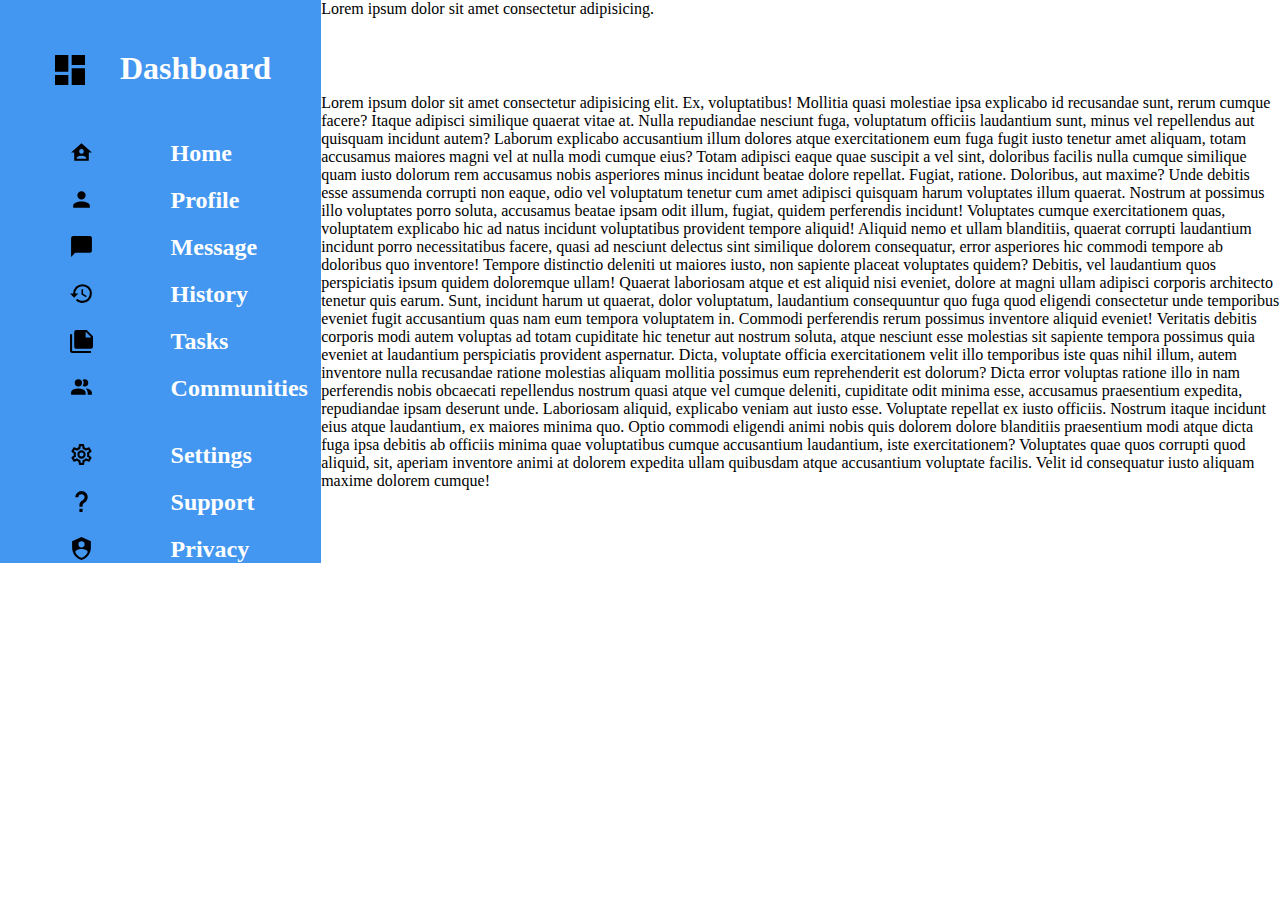
==== index.html @ 2e336c2b "Sidebar completed" ====
<!DOCTYPE html>
<html lang="en">
<head>
    <meta charset="UTF-8">
    <link rel="stylesheet" href="style.css">
    <meta name="viewport" content="width=device-width, initial-scale=1.0">
    <title>Dashboard</title>
</head>
<body>
    <div class="container">
        <div class="sidebar">
            <div class="first">
                <img src="svg/view-dashboard.svg" alt="Dashboard">
                <h1>Dashboard</h1>
            </div>
            <div class="second">
                <div class="top">
                    <img src="svg/home-account.svg" alt="home-logo">
                    <h2>Home</h2>
                    <img src="svg/account.svg" alt="account-pic">
                    <h2>Profile</h2>
                    <img src="svg/message.svg" alt="message-icon">
                    <h2>Message</h2>
                    <img src="svg/history.svg" alt="history-logo">
                    <h2>History</h2>
                    <img src="svg/note-multiple.svg" alt="task-logo">
                    <h2>Tasks</h2>
                    <img src="svg/account-multiple.svg" alt="multiple-people-logo">
                    <h2>Communities</h2>
                </div>
                <div class="bottom">
                    <img src="svg/cog-outline.svg" alt="setting">
                    <h2>Settings</h2>
                    <img src="svg/help.svg" alt="support">
                    <h2>Support</h2>
                    <img src="svg/shield-account.svg" alt="privacy">
                    <h2>Privacy</h2>
                </div>
            </div>
        </div>
        <div class="header">Lorem ipsum dolor sit amet consectetur adipisicing.</div>
        <div class="page">Lorem ipsum dolor sit amet consectetur adipisicing elit. Ex, voluptatibus! Mollitia quasi molestiae ipsa explicabo id recusandae sunt, rerum cumque facere? Itaque adipisci similique quaerat vitae at. Nulla repudiandae nesciunt fuga, voluptatum officiis laudantium sunt, minus vel repellendus aut quisquam incidunt autem? Laborum explicabo accusantium illum dolores atque exercitationem eum fuga fugit iusto tenetur amet aliquam, totam accusamus maiores magni vel at nulla modi cumque eius? Totam adipisci eaque quae suscipit a vel sint, doloribus facilis nulla cumque similique quam iusto dolorum rem accusamus nobis asperiores minus incidunt beatae dolore repellat. Fugiat, ratione. Doloribus, aut maxime? Unde debitis esse assumenda corrupti non eaque, odio vel voluptatum tenetur cum amet adipisci quisquam harum voluptates illum quaerat. Nostrum at possimus illo voluptates porro soluta, accusamus beatae ipsam odit illum, fugiat, quidem perferendis incidunt! Voluptates cumque exercitationem quas, voluptatem explicabo hic ad natus incidunt voluptatibus provident tempore aliquid! Aliquid nemo et ullam blanditiis, quaerat corrupti laudantium incidunt porro necessitatibus facere, quasi ad nesciunt delectus sint similique dolorem consequatur, error asperiores hic commodi tempore ab doloribus quo inventore! Tempore distinctio deleniti ut maiores iusto, non sapiente placeat voluptates quidem? Debitis, vel laudantium quos perspiciatis ipsum quidem doloremque ullam! Quaerat laboriosam atque et est aliquid nisi eveniet, dolore at magni ullam adipisci corporis architecto tenetur quis earum. Sunt, incidunt harum ut quaerat, dolor voluptatum, laudantium consequuntur quo fuga quod eligendi consectetur unde temporibus eveniet fugit accusantium quas nam eum tempora voluptatem in. Commodi perferendis rerum possimus inventore aliquid eveniet! Veritatis debitis corporis modi autem voluptas ad totam cupiditate hic tenetur aut nostrum soluta, atque nesciunt esse molestias sit sapiente tempora possimus quia eveniet at laudantium perspiciatis provident aspernatur. Dicta, voluptate officia exercitationem velit illo temporibus iste quas nihil illum, autem inventore nulla recusandae ratione molestias aliquam mollitia possimus eum reprehenderit est dolorum? Dicta error voluptas ratione illo in nam perferendis nobis obcaecati repellendus nostrum quasi atque vel cumque deleniti, cupiditate odit minima esse, accusamus praesentium expedita, repudiandae ipsam deserunt unde. Laboriosam aliquid, explicabo veniam aut iusto esse. Voluptate repellat ex iusto officiis. Nostrum itaque incidunt eius atque laudantium, ex maiores minima quo. Optio commodi eligendi animi nobis quis dolorem dolore blanditiis praesentium modi atque dicta fuga ipsa debitis ab officiis minima quae voluptatibus cumque accusantium laudantium, iste exercitationem? Voluptates quae quos corrupti quod aliquid, sit, aperiam inventore animi at dolorem expedita ullam quibusdam atque accusantium voluptate facilis. Velit id consequatur iusto aliquam maxime dolorem cumque!</div>
    </div>
</body>
</html>
---- style.css ----
*{
    padding: 0;
    margin: 0;
}
.container{
    display: grid;
    /* grid-template: auto; */
    grid-template: 1fr 5fr/1fr 5fr;
    width: 100%;
    height: 100%;
}
.sidebar{
    grid-row: 1/3;
    background-color: rgb(67, 151, 240);
    color: white;
    display: flex;
    flex-direction: column;
    align-items: center;
}
.sidebar .first img{
    width: 40px;
}
.sidebar .first{
    display: flex;
    gap: 30px;
    padding: 50px;
}

.sidebar .second .top img{
    width: 25px;
}
.second .top{
    display: grid;
    grid-template-rows: repeat(6,1fr);
    grid-template-columns: repeat(2,1fr);
    justify-items: center;
    gap: 20px;
}
.second .top h2{
    justify-self: start;
}
.second .bottom{
    padding-top: 40px;
    display: grid;
    grid-template-rows: repeat(3,1fr);
    grid-template-columns: repeat(2,1fr);
    justify-items: center;
    gap: 20px;
}
.second .bottom h2{
    justify-self: start;
}
.sidebar .second .bottom img{
    width: 25px;
}

.header{
    grid-column: 2/3;
}
.page{
    grid-row: 2/3;
}
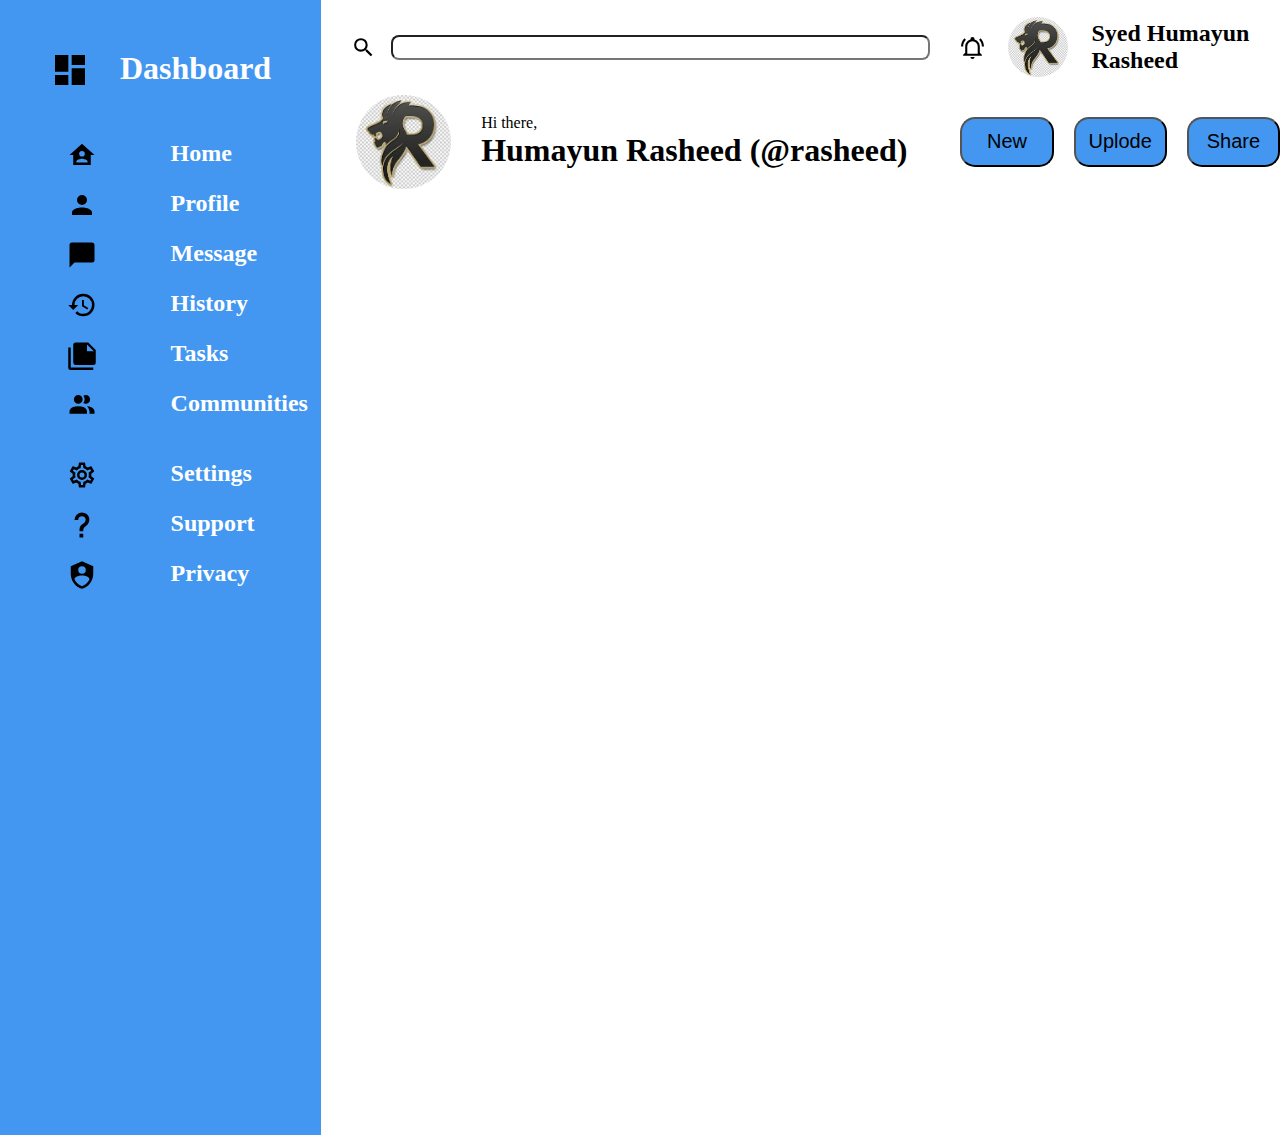
==== commit 63c1e4ed: "Header completed" ====
--- a/index.html
+++ b/index.html
@@ -38,8 +38,30 @@
                 </div>
             </div>
         </div>
-        <div class="header">Lorem ipsum dolor sit amet consectetur adipisicing.</div>
-        <div class="page">Lorem ipsum dolor sit amet consectetur adipisicing elit. Ex, voluptatibus! Mollitia quasi molestiae ipsa explicabo id recusandae sunt, rerum cumque facere? Itaque adipisci similique quaerat vitae at. Nulla repudiandae nesciunt fuga, voluptatum officiis laudantium sunt, minus vel repellendus aut quisquam incidunt autem? Laborum explicabo accusantium illum dolores atque exercitationem eum fuga fugit iusto tenetur amet aliquam, totam accusamus maiores magni vel at nulla modi cumque eius? Totam adipisci eaque quae suscipit a vel sint, doloribus facilis nulla cumque similique quam iusto dolorum rem accusamus nobis asperiores minus incidunt beatae dolore repellat. Fugiat, ratione. Doloribus, aut maxime? Unde debitis esse assumenda corrupti non eaque, odio vel voluptatum tenetur cum amet adipisci quisquam harum voluptates illum quaerat. Nostrum at possimus illo voluptates porro soluta, accusamus beatae ipsam odit illum, fugiat, quidem perferendis incidunt! Voluptates cumque exercitationem quas, voluptatem explicabo hic ad natus incidunt voluptatibus provident tempore aliquid! Aliquid nemo et ullam blanditiis, quaerat corrupti laudantium incidunt porro necessitatibus facere, quasi ad nesciunt delectus sint similique dolorem consequatur, error asperiores hic commodi tempore ab doloribus quo inventore! Tempore distinctio deleniti ut maiores iusto, non sapiente placeat voluptates quidem? Debitis, vel laudantium quos perspiciatis ipsum quidem doloremque ullam! Quaerat laboriosam atque et est aliquid nisi eveniet, dolore at magni ullam adipisci corporis architecto tenetur quis earum. Sunt, incidunt harum ut quaerat, dolor voluptatum, laudantium consequuntur quo fuga quod eligendi consectetur unde temporibus eveniet fugit accusantium quas nam eum tempora voluptatem in. Commodi perferendis rerum possimus inventore aliquid eveniet! Veritatis debitis corporis modi autem voluptas ad totam cupiditate hic tenetur aut nostrum soluta, atque nesciunt esse molestias sit sapiente tempora possimus quia eveniet at laudantium perspiciatis provident aspernatur. Dicta, voluptate officia exercitationem velit illo temporibus iste quas nihil illum, autem inventore nulla recusandae ratione molestias aliquam mollitia possimus eum reprehenderit est dolorum? Dicta error voluptas ratione illo in nam perferendis nobis obcaecati repellendus nostrum quasi atque vel cumque deleniti, cupiditate odit minima esse, accusamus praesentium expedita, repudiandae ipsam deserunt unde. Laboriosam aliquid, explicabo veniam aut iusto esse. Voluptate repellat ex iusto officiis. Nostrum itaque incidunt eius atque laudantium, ex maiores minima quo. Optio commodi eligendi animi nobis quis dolorem dolore blanditiis praesentium modi atque dicta fuga ipsa debitis ab officiis minima quae voluptatibus cumque accusantium laudantium, iste exercitationem? Voluptates quae quos corrupti quod aliquid, sit, aperiam inventore animi at dolorem expedita ullam quibusdam atque accusantium voluptate facilis. Velit id consequatur iusto aliquam maxime dolorem cumque!</div>
+        <div class="header">
+            <div class="top-left">
+                <img src="svg/magnify.svg" alt="search" class="svg">
+                <input type="text" class="search">
+            </div>
+            <div class="top-right">
+                <img src="svg/bell-ring-outline.svg" alt="bell" class="svg">
+                <img class="logo" src="logo/logo3.jpeg" alt="logo">
+                <h2>Syed Humayun Rasheed</h2>
+            </div>
+            <div class="bottom-left">
+                <img src="logo/logo3.jpeg" alt="logo" class="big-logo">
+                <div class="info">
+                    <p>Hi there,</p>
+                    <h1>Humayun Rasheed (@rasheed)</h1>
+                </div>
+            </div>
+            <div class="bottom-right">
+                <button>New</button>
+                <button>Uplode</button>
+                <button>Share</button>
+            </div>
+        </div>
+        <div class="page"></div>
     </div>
 </body>
 </html>--- a/style.css
+++ b/style.css
@@ -27,7 +27,7 @@
 }
 
 .sidebar .second .top img{
-    width: 25px;
+    width: 30px;
 }
 .second .top{
     display: grid;
@@ -51,11 +51,63 @@
     justify-self: start;
 }
 .sidebar .second .bottom img{
-    width: 25px;
+    width: 30px;
 }
 
 .header{
     grid-column: 2/3;
+    background-color: white;
+    display: grid;
+    grid-template: 1fr 1fr/2fr 1fr;
+    justify-content: center;
+    align-items: center;
+}
+.header .svg{
+    width: 25px;
+}
+.header .logo{
+    width: 60px;
+    border-radius: 50%;
+}
+.header .top-left{
+    display: flex;
+    padding: 30px;
+    gap: 15px;
+}
+.header .top-left .search{
+    flex: 1;
+    border-radius: 8px;
+}
+.header .top-right{
+    display: flex;
+    justify-content: center;
+    align-items: center;
+    gap: 23px;
+    flex: 1;
+}
+.header .bottom-left{
+   display: flex;
+   align-items: center;
+   justify-content:left;
+   padding-left: 35px;
+   gap: 30px;
+}
+.header .big-logo{
+    width: 95px;
+    border-radius: 50%;
+}
+.header .bottom-right{
+    display: flex;
+    justify-content: space-evenly;
+    gap: 20px;
+}
+.header .bottom-right button{
+    background-color: rgb(67, 151, 240);
+    border-radius: 15px;
+    size: 20px;
+    height: 50px;
+    flex: 1;
+    font-size: 20px;
 }
 .page{
     grid-row: 2/3;
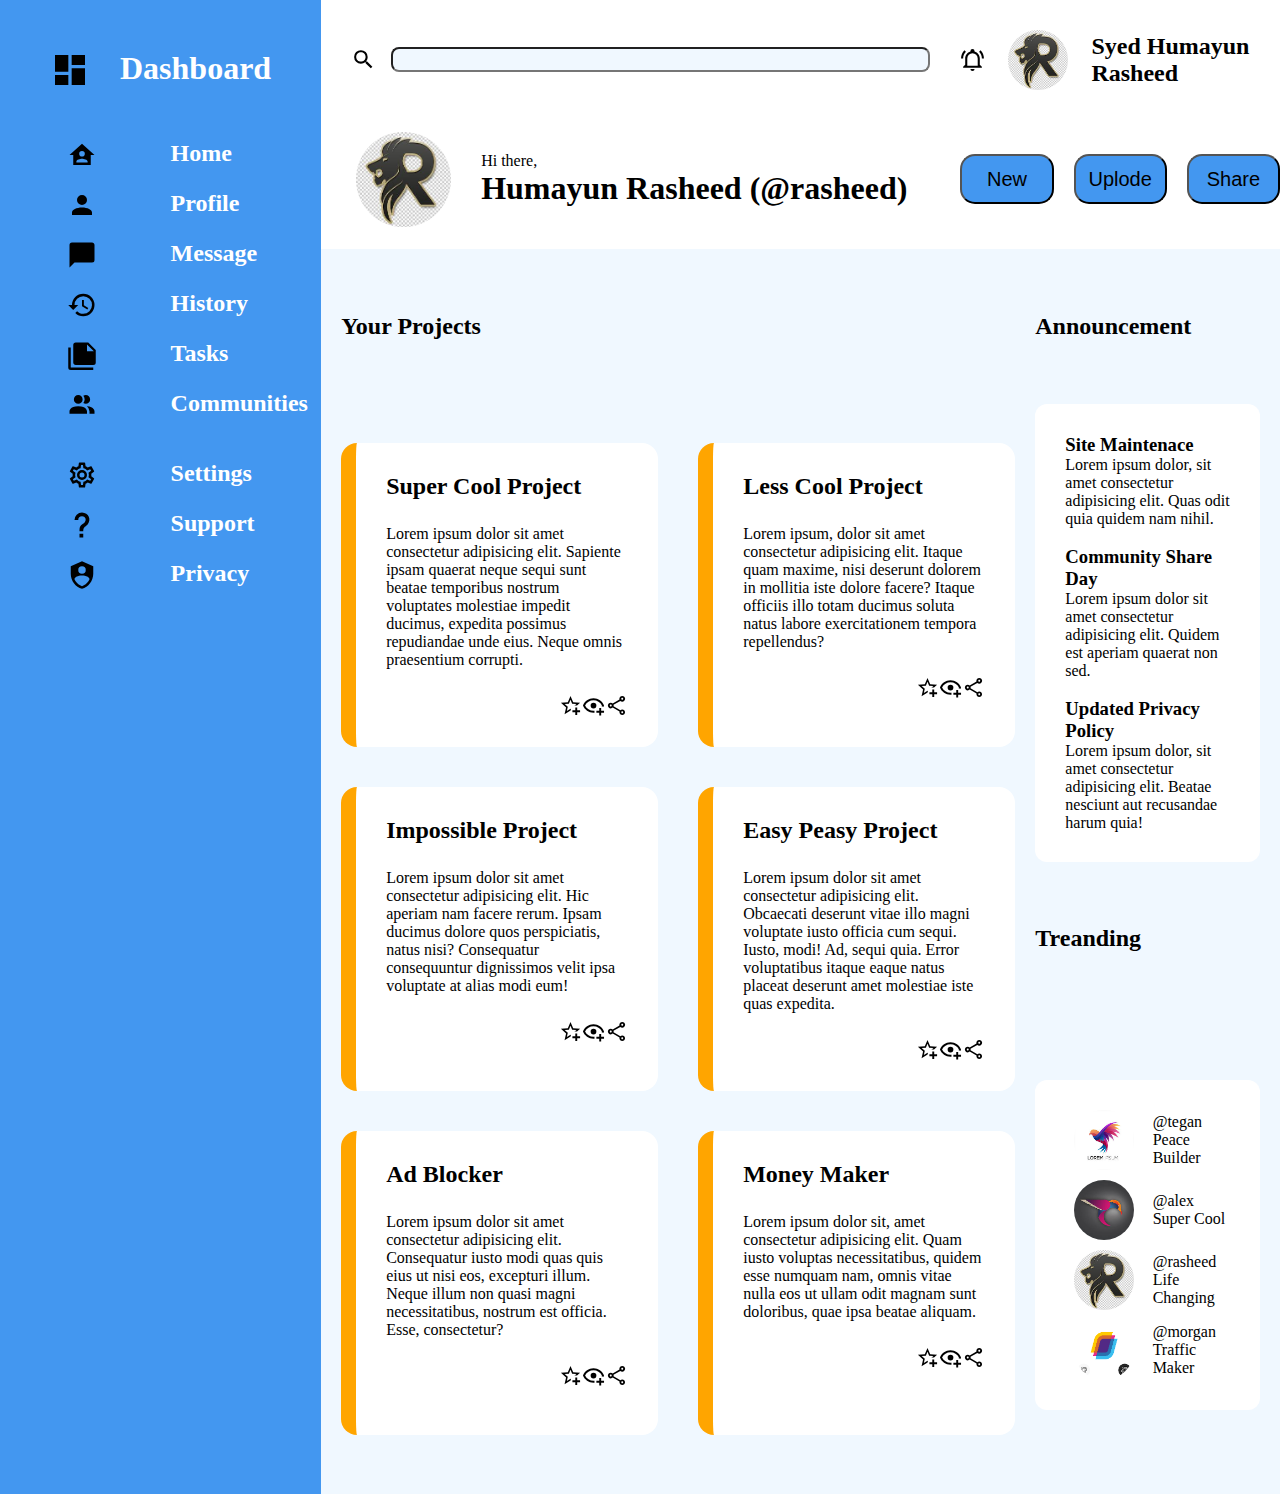
==== commit 3dd2609c: "Page Completed" ====
--- a/index.html
+++ b/index.html
@@ -61,7 +61,100 @@
                 <button>Share</button>
             </div>
         </div>
-        <div class="page"></div>
+        <div class="page">
+            <h2 class="headding">Your Projects</h2>
+            <h2 class="announcement">Announcement</h2>
+            <div class="cards">
+                <div class="card">
+                    <h2>Super Cool Project</h2>
+                    <p>Lorem ipsum dolor sit amet consectetur adipisicing elit. Sapiente ipsam quaerat neque sequi sunt beatae temporibus nostrum voluptates molestiae impedit ducimus, expedita possimus repudiandae unde eius. Neque omnis praesentium corrupti.</p>
+                    <div class="option">
+                        <img src="svg/star-plus-outline.svg" alt="like">
+                        <img src="svg/eye-plus-outline.svg" alt="view-code">
+                        <img src="svg/share-variant-outline.svg" alt="share">
+                    </div>
+                </div>
+                <div class="card">
+                    <h2>Less Cool Project</h2>
+                    <p>Lorem ipsum, dolor sit amet consectetur adipisicing elit. Itaque quam maxime, nisi deserunt dolorem in mollitia iste dolore facere? Itaque officiis illo totam ducimus soluta natus labore exercitationem tempora repellendus?</p>
+                    <div class="option">
+                        <img src="svg/star-plus-outline.svg" alt="like">
+                        <img src="svg/eye-plus-outline.svg" alt="view-code">
+                        <img src="svg/share-variant-outline.svg" alt="share">
+                    </div>
+                </div>
+                <div class="card">
+                    <h2>Impossible Project</h2>
+                    <p>Lorem ipsum dolor sit amet consectetur adipisicing elit. Hic aperiam nam facere rerum. Ipsam ducimus dolore quos perspiciatis, natus nisi? Consequatur consequuntur dignissimos velit ipsa voluptate at alias modi eum!</p>
+                    <div class="option">
+                        <img src="svg/star-plus-outline.svg" alt="like">
+                        <img src="svg/eye-plus-outline.svg" alt="view-code">
+                        <img src="svg/share-variant-outline.svg" alt="share">
+                    </div>
+                </div>
+                <div class="card">
+                    <h2>Easy Peasy Project</h2>
+                    <p>Lorem ipsum dolor sit amet consectetur adipisicing elit. Obcaecati deserunt vitae illo magni voluptate iusto officia cum sequi. Iusto, modi! Ad, sequi quia. Error voluptatibus itaque eaque natus placeat deserunt amet molestiae iste quas expedita.</p>
+                    <div class="option">
+                        <img src="svg/star-plus-outline.svg" alt="like">
+                        <img src="svg/eye-plus-outline.svg" alt="view-code">
+                        <img src="svg/share-variant-outline.svg" alt="share">
+                    </div>
+                </div>
+                <div class="card">
+                    <h2>Ad Blocker</h2>
+                    <p>Lorem ipsum dolor sit amet consectetur adipisicing elit. Consequatur iusto modi quas quis eius ut nisi eos, excepturi illum. Neque illum non quasi magni necessitatibus, nostrum est officia. Esse, consectetur?</p>
+                    <div class="option">
+                        <img src="svg/star-plus-outline.svg" alt="like">
+                        <img src="svg/eye-plus-outline.svg" alt="view-code">
+                        <img src="svg/share-variant-outline.svg" alt="share">
+                    </div>
+                </div>
+                <div class="card">
+                    <h2>Money Maker</h2>
+                    <p>Lorem ipsum dolor sit, amet consectetur adipisicing elit. Quam iusto voluptas necessitatibus, quidem esse numquam nam, omnis vitae nulla eos ut ullam odit magnam sunt doloribus, quae ipsa beatae aliquam.</p>
+                    <div class="option">
+                        <img src="svg/star-plus-outline.svg" alt="like">
+                        <img src="svg/eye-plus-outline.svg" alt="view-code">
+                        <img src="svg/share-variant-outline.svg" alt="share">
+                    </div>
+                </div>
+                
+            </div>
+            <div class="ancInfo">
+                <h3>Site Maintenace</h3>
+                <p>Lorem ipsum dolor, sit amet consectetur adipisicing elit. Quas odit quia quidem nam nihil.</p>
+                <br>
+                <h3>Community Share Day</h3>
+                <p>Lorem ipsum dolor sit amet consectetur adipisicing elit. Quidem est aperiam quaerat non sed.</p>
+                <br>
+                <h3>Updated Privacy Policy</h3>
+                <p>Lorem ipsum dolor, sit amet consectetur adipisicing elit. Beatae nesciunt aut recusandae harum quia!</p>
+            </div>
+            <h2 class="treanding">Treanding</h2>
+            <div class="playerInfo">
+                <img src="logo/logo1.jpeg" class="logo" alt="logo">
+                <div class="in">
+                    <p>@tegan</p>
+                    <p> Peace Builder</p>
+                </div>
+                <img src="logo/logo2.jpeg" class="logo" alt="logo">
+                <div class="in">
+                    <p>@alex</p>
+                    <p>Super Cool </p>
+                </div>
+                <img src="logo/logo3.jpeg" class="logo" alt="logo">
+                <div class="in">
+                    <p>@rasheed</p>
+                    <p>Life Changing </p>
+                </div>
+                <img src="logo/logo5.png" class="logo" alt="logo">
+                <div class="in">
+                    <p>@morgan</p>
+                    <p> Traffic Maker</p>
+                </div>
+            </div>
+        </div>
     </div>
 </body>
 </html>--- a/style.css
+++ b/style.css
@@ -4,7 +4,6 @@
 }
 .container{
     display: grid;
-    /* grid-template: auto; */
     grid-template: 1fr 5fr/1fr 5fr;
     width: 100%;
     height: 100%;
@@ -61,6 +60,7 @@
     grid-template: 1fr 1fr/2fr 1fr;
     justify-content: center;
     align-items: center;
+    padding-bottom: 10px;
 }
 .header .svg{
     width: 25px;
@@ -77,6 +77,7 @@
 .header .top-left .search{
     flex: 1;
     border-radius: 8px;
+    background-color: aliceblue;
 }
 .header .top-right{
     display: flex;
@@ -111,4 +112,58 @@
 }
 .page{
     grid-row: 2/3;
+    background-color: aliceblue;
+    display: grid;
+    grid-template: 1fr 4fr 1fr 4fr/3fr 1fr;
+    align-items: center;
+    gap: 20px;
+    padding: 20px;
 }
+.page .cards{
+    grid-row: 2/5;
+    display: grid;
+    grid-template-columns: repeat( 2, minmax(250px, 1fr));
+    grid-template-rows: repeat( 3, minmax(250px, 1fr));
+    gap: 40px;
+    justify-items: start;
+    justify-content: space-evenly;
+}
+.page .cards .card{
+    background-color: white;
+    border-radius: 16px;
+    border-left: 15px solid orange;
+    display: flex;
+    flex-direction: column;
+    gap: 25px;
+    padding: 30px;
+}
+.page .cards .card .option{
+    display: flex;
+    justify-content: flex-end;
+}
+.page .cards .card .option img{
+    width: 23px;
+}
+.page .ancInfo{
+    background-color: white;
+    border-radius: 12px;
+    padding: 30px;
+    gap: 2px;
+}
+.page .playerInfo {
+    display: grid;
+    background-color: white;
+    border-radius: 12px;
+    padding: 30px;
+    gap: 10px;
+    grid-template: 1fr 1fr/1fr 1fr;
+    justify-items: center;
+    align-items: center;
+}
+.page .playerInfo .logo{
+    width: 60px;
+    border-radius: 50%;
+}
+.page .playerInfo .in{
+    justify-self: start;
+}